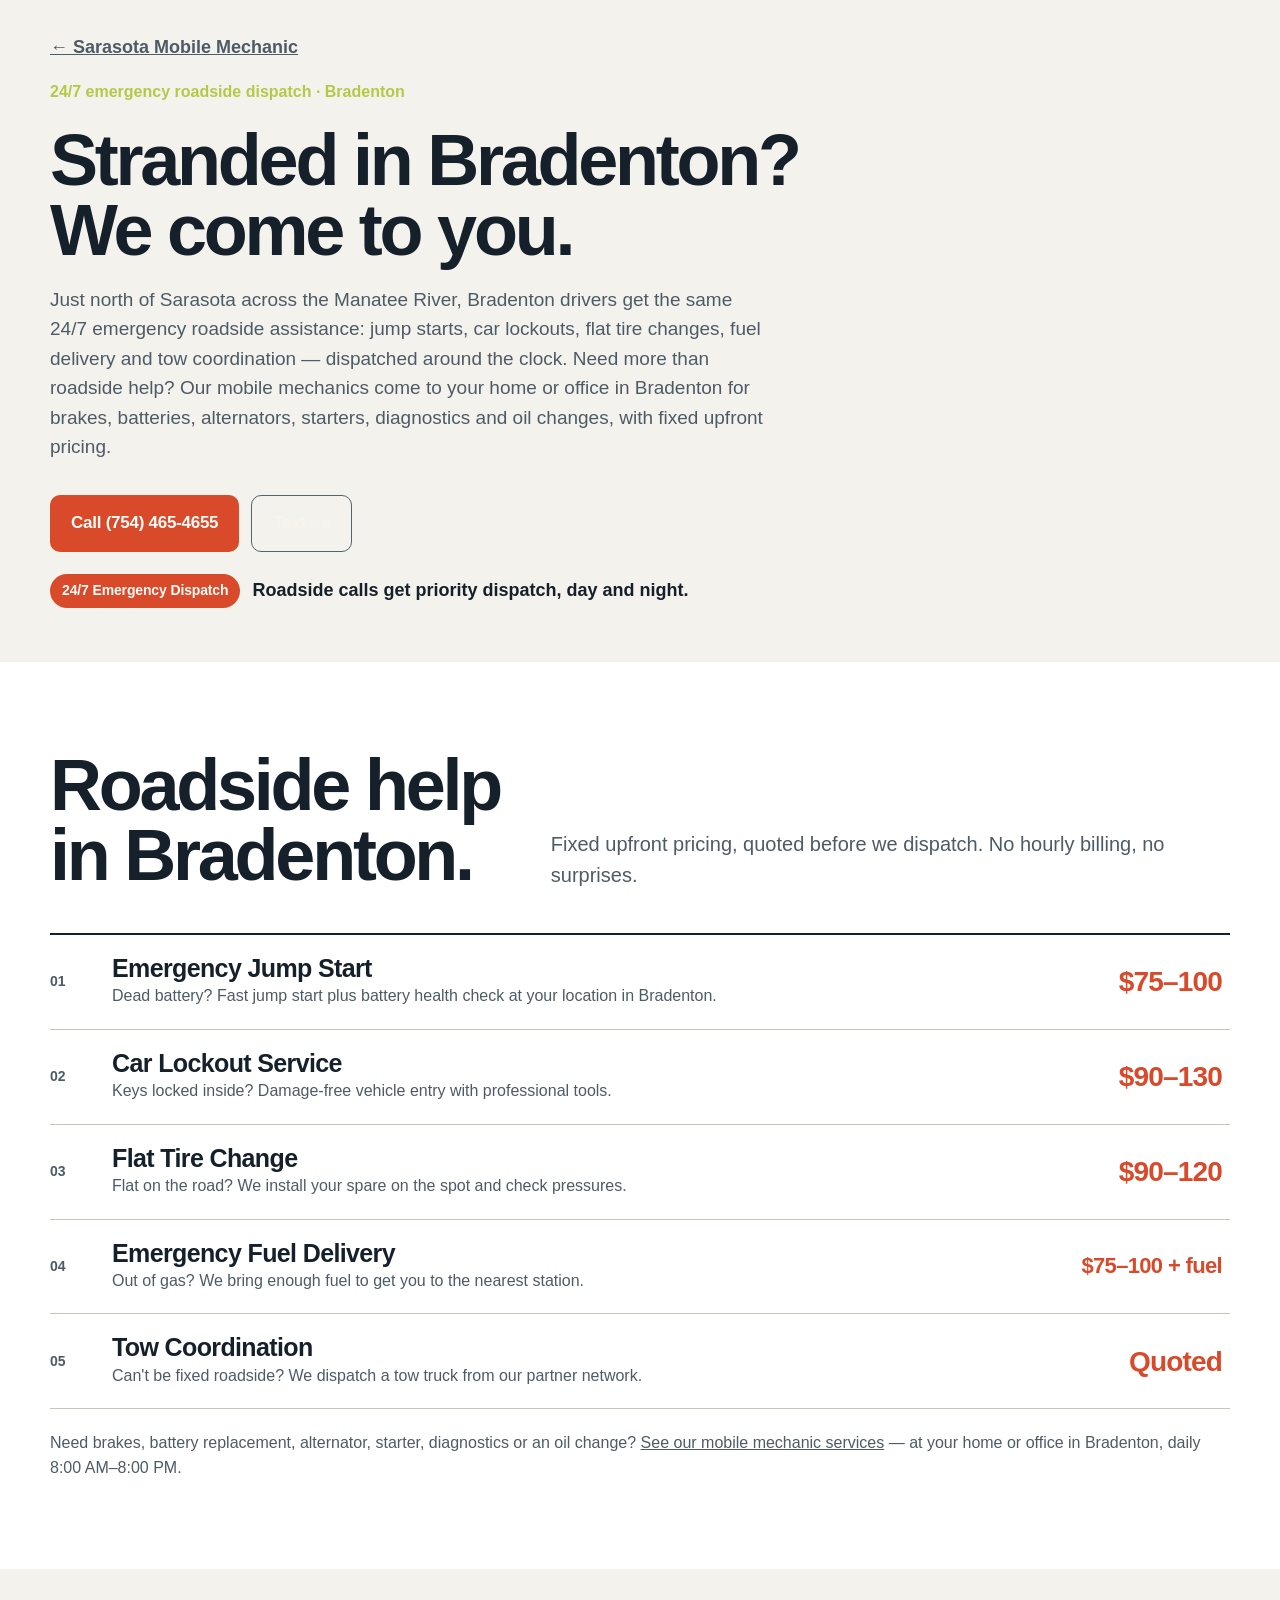
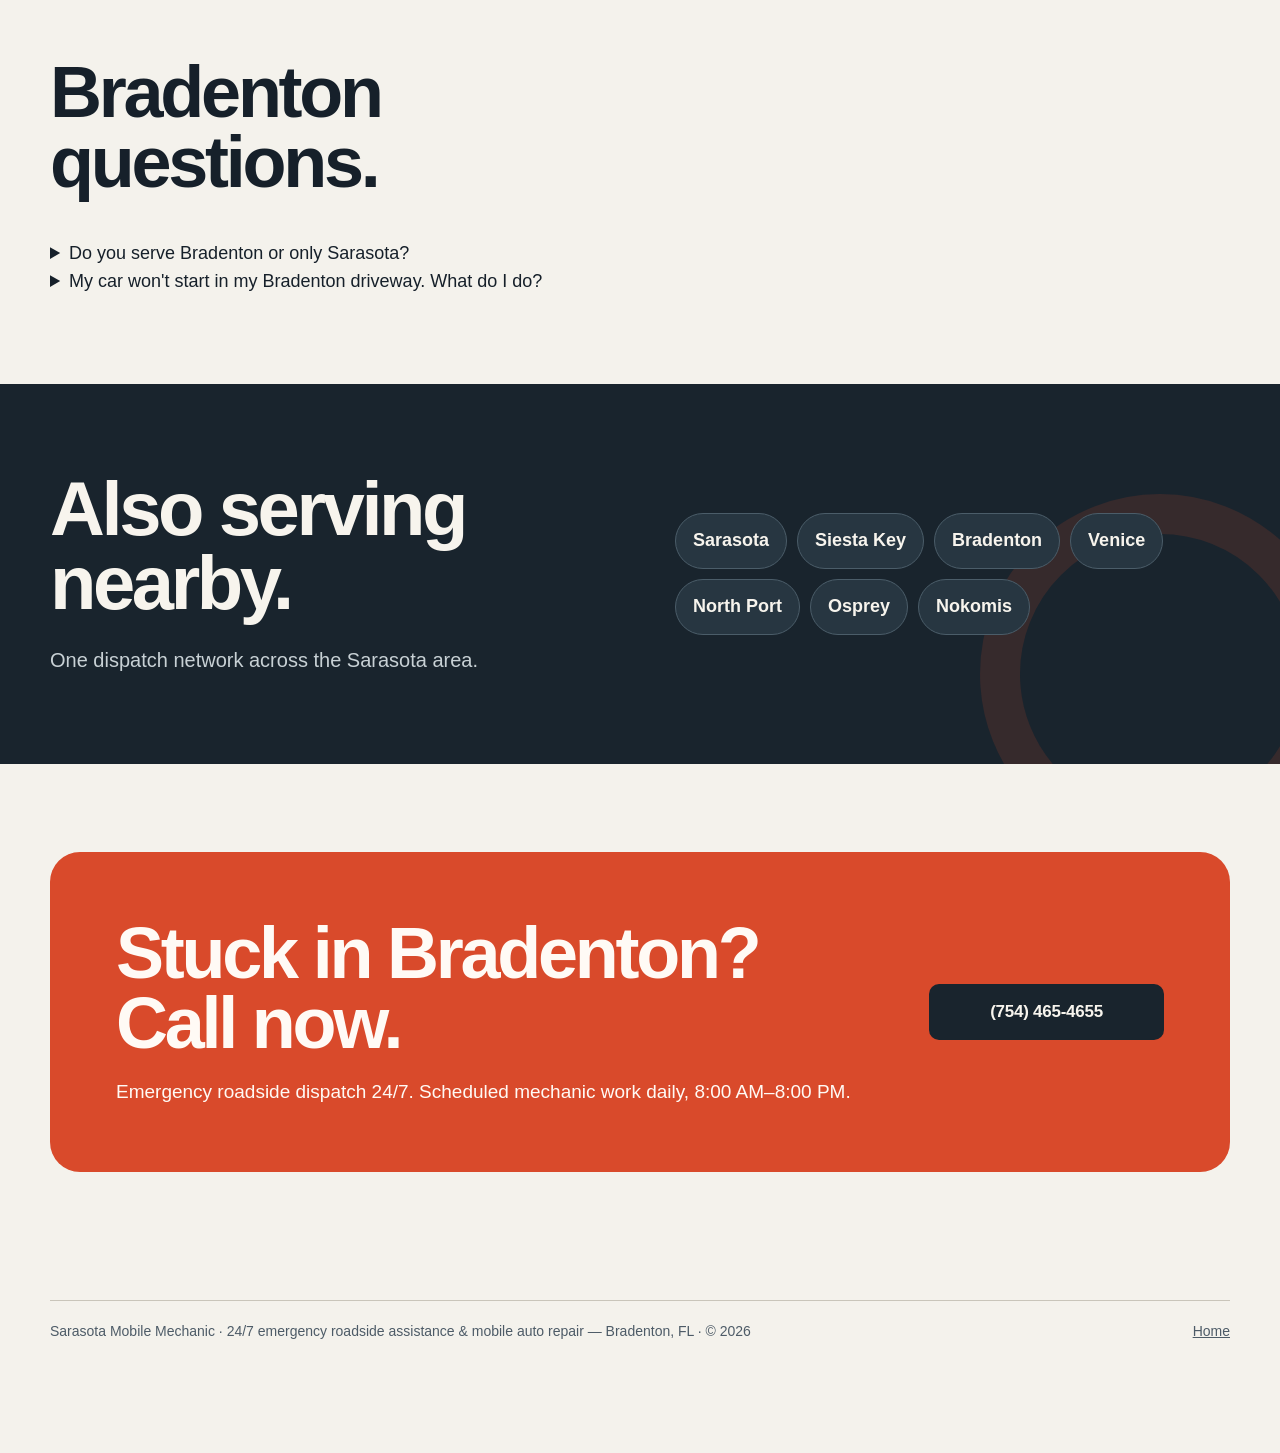
==== bradenton.html @ 23a83cd9 "Local SEO: 6 city pages, sitemap, robots, interlinked service areas" ====
<!doctype html>
<html lang="en">
<head>
  <meta charset="utf-8" />
  <meta name="viewport" content="width=device-width, initial-scale=1, viewport-fit=cover" />
  <meta name="description" content="Stranded in Bradenton, FL? 24/7 emergency roadside assistance: jump starts, car lockouts, flat tire changes, fuel delivery. Mobile mechanic repairs at your location. Call (754) 465-4655." />
  <link rel="canonical" href="https://misiksolutionsllc-ffm.github.io/sarasota-mobile-mechanic/bradenton.html" />
  <meta property="og:type" content="website" />
  <meta property="og:title" content="24/7 Emergency Roadside Assistance & Mobile Mechanic in Bradenton, FL" />
  <meta property="og:description" content="Jump starts, lockouts, flat tires, fuel delivery — dispatched 24/7 in Bradenton, FL. Call (754) 465-4655." />
  <title>24/7 Emergency Roadside Assistance & Mobile Mechanic in Bradenton, FL | Sarasota Mobile Mechanic</title>
  <style>
    :root { color-scheme: light dark; --ink:#16202a; --ink-soft:#4d5b67; --paper:#f4f2ec; --surface:#fff; --surface-2:#ebe8e0; --line:#c9c5ba; --accent:#d94a2b; --accent-dark:#a92f17; --accent-ink:#fffaf5; --lime:#b6c848; --deep:#19242d; --deep-2:#273641; --on-deep:#f7f4ed; --shadow:0 18px 50px rgba(23,31,38,.13); --radius-sm:10px; --radius-md:18px; --radius-lg:30px; --max:1180px; }
    @media (prefers-color-scheme:dark) { :root { --ink:#f2f0e9; --ink-soft:#bcc5cb; --paper:#11181d; --surface:#1b252c; --surface-2:#242f36; --line:#3f4c54; --accent:#ff6847; --accent-dark:#ff8064; --accent-ink:#17110e; --deep:#080d10; --deep-2:#111a20; --on-deep:#f5f2eb; --lime:#c5d75a; --shadow:0 20px 60px rgba(0,0,0,.32); } }
    * { box-sizing:border-box; }
    html { scroll-behavior:smooth; }
    body { margin:0; background:var(--paper); color:var(--ink); font-family:"Source Sans 3",sans-serif; font-size:18px; line-height:1.55; overflow-x:hidden; }
    a { color:inherit; } img { display:block; width:100%; } button,a { -webkit-tap-highlight-color:transparent; }
    .wrap { width:min(calc(100% - 40px),var(--max)); margin-inline:auto; }
    .hero { position:relative; padding:22px 0 72px; }
    .utility { display:flex; align-items:center; justify-content:space-between; gap:16px; margin-bottom:24px; }
    .availability { display:flex; align-items:center; gap:10px 18px; flex-wrap:wrap; }
    .status { display:flex; align-items:center; gap:10px; font-weight:700; font-size:15px; }
    .status-scheduled { color:var(--ink-soft); font-weight:600; }
    .status-dot { width:11px; height:11px; border-radius:50%; background:var(--lime); box-shadow:0 0 0 5px color-mix(in srgb,var(--lime) 18%,transparent); }
    .utility-phone { text-decoration:none; font-family:"Archivo",sans-serif; font-weight:700; letter-spacing:-.02em; padding:10px 14px; border:1px solid var(--line); border-radius:99px; background:var(--surface); }
    .hero-grid { display:grid; grid-template-columns:1.08fr .92fr; min-height:620px; }
    .hero-copy { position:relative; z-index:2; display:flex; flex-direction:column; justify-content:center; padding:58px clamp(32px,6vw,84px) 58px clamp(28px,5vw,68px); background:var(--deep); color:var(--on-deep); border-radius:var(--radius-lg) 0 0 var(--radius-lg); }
    .eyebrow { margin:0 0 20px; color:var(--lime); font-size:16px; font-weight:700; }
    h1,h2,h3 { font-family:"Archivo",sans-serif; font-stretch:condensed; letter-spacing:-.045em; line-height:.98; margin:0; }
    h1 { font-size:clamp(52px,7vw,94px); max-width:760px; }
    .lede { max-width:570px; margin:25px 0 0; color:#dce3e6; font-size:clamp(19px,2vw,24px); line-height:1.42; }
    .hero-actions { display:flex; gap:12px; margin-top:34px; flex-wrap:wrap; }
    .btn { min-height:56px; display:inline-flex; align-items:center; justify-content:center; gap:10px; padding:14px 21px; border:0; border-radius:var(--radius-sm); text-decoration:none; font-family:"Archivo",sans-serif; font-size:17px; font-weight:750; letter-spacing:-.015em; transition:background-color .2s ease,color .2s ease,transform .2s ease; }
    .btn:active { transform:translateY(1px); } .btn-primary { background:var(--accent); color:var(--accent-ink); } .btn-primary:hover { background:var(--accent-dark); }
    .btn-secondary { background:transparent; color:var(--on-deep); border:1px solid #53636e; } .btn-secondary:hover { background:var(--deep-2); }
    .hero-photo { min-width:0; overflow:hidden; border-radius:0 var(--radius-lg) var(--radius-lg) 0; background:var(--deep-2); }
    .hero-photo img { height:100%; object-fit:cover; object-position:56% center; }
    .trust-strip { position:relative; z-index:3; width:min(calc(100% - 80px),980px); margin:-36px auto 0; display:grid; grid-template-columns:repeat(4,1fr); background:var(--surface); box-shadow:var(--shadow); border-radius:var(--radius-md); overflow:hidden; }
    .trust-item { padding:22px; display:flex; gap:12px; align-items:center; font-weight:700; font-size:16px; line-height:1.25; }
    .trust-item + .trust-item { border-left:1px solid var(--line); } .check { color:var(--accent); width:22px; height:22px; flex:none; }
    section { padding:88px 0; }
    .section-head { display:grid; grid-template-columns:.8fr 1.2fr; gap:48px; align-items:end; margin-bottom:42px; }
    .section-head h2 { font-size:clamp(42px,6vw,72px); }
    .section-intro { margin:0; max-width:620px; color:var(--ink-soft); font-size:20px; }
    .roadside { padding-top:78px; }
    .roadside .section-head { align-items:start; }
    .priority-note { display:flex; align-items:center; gap:12px; flex-wrap:wrap; margin:22px 0 0; color:var(--ink); }
    .dispatch-badge { display:inline-flex; align-items:center; min-height:34px; padding:6px 12px; border-radius:99px; background:var(--accent); color:var(--accent-ink); font-family:"Archivo",sans-serif; font-size:14px; font-weight:800; letter-spacing:-.01em; }
    .priority-note-text { font-weight:650; }
    .services { background:var(--surface); } .service-list { border-top:2px solid var(--ink); }
    .service-row { display:grid; grid-template-columns:44px minmax(0,1fr) auto; gap:18px; align-items:center; padding:21px 8px 21px 0; border-bottom:1px solid var(--line); }
    .service-index { color:var(--ink-soft); font-size:14px; font-weight:700; font-family:"Archivo",sans-serif; }
    .service-name { margin:0; font-family:"Archivo",sans-serif; font-size:clamp(18px,2.3vw,25px); font-weight:700; letter-spacing:-.025em; }
    .service-name small { font-size:inherit; font-weight:500; color:var(--ink-soft); }
    .service-description { margin:5px 0 0; max-width:640px; color:var(--ink-soft); font-size:16px; line-height:1.4; }
    .service-price { white-space:nowrap; font-family:"Archivo",sans-serif; font-weight:800; color:var(--accent); font-size:clamp(19px,2.4vw,28px); letter-spacing:-.03em; }
    .service-price.long { font-size:clamp(17px,2vw,22px); }
    .quote-note { margin:22px 0 0; color:var(--ink-soft); font-size:16px; }
    .process-grid { display:grid; grid-template-columns:repeat(4,1fr); gap:0; }
    .step { padding:30px 28px 26px; min-height:220px; background:var(--deep); color:var(--on-deep); position:relative; }
    .step:nth-child(2),.step:nth-child(4) { background:var(--deep-2); } .step:first-child { border-radius:var(--radius-md) 0 0 var(--radius-md); } .step:last-child { border-radius:0 var(--radius-md) var(--radius-md) 0; }
    .step-num { font-family:"Archivo",sans-serif; font-size:14px; color:var(--lime); font-weight:700; } .step h3 { font-size:27px; line-height:1.08; margin-top:55px; letter-spacing:-.03em; }
    .coverage { background:var(--deep); color:var(--on-deep); overflow:hidden; position:relative; }
    .coverage::after { content:""; position:absolute; right:-60px; bottom:-90px; width:280px; height:280px; border:40px solid var(--accent); border-radius:50%; opacity:.15; }
    .coverage-grid { display:grid; grid-template-columns:1fr 1fr; gap:70px; position:relative; z-index:1; } .coverage h2 { font-size:clamp(44px,6vw,76px); }
    .coverage p { color:#c8d1d5; font-size:20px; max-width:490px; margin:24px 0 0; }
    .area-list { display:flex; flex-wrap:wrap; gap:10px; align-content:center; } .area { padding:13px 17px; border:1px solid #4b5d69; border-radius:99px; font-weight:700; background:var(--deep-2); }
    .contact { padding-bottom:128px; } .contact-card { display:grid; grid-template-columns:1fr auto; gap:40px; align-items:center; background:var(--accent); color:var(--accent-ink); padding:clamp(32px,6vw,66px); border-radius:var(--radius-lg); }
    .contact-card h2 { font-size:clamp(42px,6vw,72px); max-width:720px; } .contact-card p { margin:18px 0 0; font-size:19px; }
    .contact-card .btn { min-width:235px; background:var(--deep); color:var(--on-deep); }
    footer { padding:0 0 110px; color:var(--ink-soft); font-size:14px; } .footer-row { display:flex; justify-content:space-between; gap:20px; border-top:1px solid var(--line); padding-top:20px; } .footer-row a { color:inherit; }
    .mobile-bar { display:none; } svg { stroke-linecap:round; stroke-linejoin:round; }
    @media (max-width:860px) {
      .hero { padding-top:14px; } .hero-grid { grid-template-columns:1fr; min-height:auto; } .hero-copy { border-radius:var(--radius-lg) var(--radius-lg) 0 0; padding:48px 28px 44px; }
      .hero-photo { border-radius:0 0 var(--radius-lg) var(--radius-lg); height:360px; } .trust-strip { width:min(calc(100% - 56px),620px); grid-template-columns:1fr 1fr; }
      .trust-item:nth-child(3) { border-left:0; border-top:1px solid var(--line); } .trust-item:nth-child(4) { border-top:1px solid var(--line); }
      .section-head { grid-template-columns:1fr; gap:18px; } .process-grid { grid-template-columns:1fr 1fr; gap:2px; }
      .step:first-child { border-radius:var(--radius-md) 0 0 0; } .step:nth-child(2) { border-radius:0 var(--radius-md) 0 0; } .step:nth-child(3) { border-radius:0 0 0 var(--radius-md); } .step:last-child { border-radius:0 0 var(--radius-md) 0; }
      .coverage-grid { grid-template-columns:1fr; gap:40px; } .contact-card { grid-template-columns:1fr; } .contact-card .btn { justify-self:start; }
    }
    @media (max-width:560px) {
      body { font-size:17px; padding-bottom:82px; } .wrap { width:min(calc(100% - 24px),var(--max)); } .utility-phone { display:none; } .utility { margin-bottom:14px; }
      .hero-copy { padding:40px 22px 34px; border-radius:22px 22px 0 0; } h1 { font-size:clamp(48px,15vw,70px); } .lede { font-size:19px; }
      .hero-actions { flex-direction:column; } .hero-actions .btn { width:100%; } .hero-photo { height:280px; border-radius:0 0 22px 22px; }
      .trust-strip { width:calc(100% - 36px); margin-top:-24px; grid-template-columns:1fr; } .trust-item { padding:17px 18px; }
      .trust-item + .trust-item { border-left:0; border-top:1px solid var(--line); } section { padding:66px 0; } .section-head { margin-bottom:28px; } .section-intro { font-size:18px; }
      .service-row { grid-template-columns:30px minmax(0,1fr); gap:9px 12px; padding:18px 0; } .service-name { font-size:20px; line-height:1.15; } .service-price { grid-column:2; font-size:22px; }
      .process-grid { grid-template-columns:1fr; gap:2px; } .step { min-height:auto; padding:23px 22px 25px; display:grid; grid-template-columns:34px 1fr; align-items:center; } .step h3 { margin:0; font-size:24px; }
      .step:first-child { border-radius:var(--radius-md) var(--radius-md) 0 0; } .step:nth-child(2),.step:nth-child(3) { border-radius:0; } .step:last-child { border-radius:0 0 var(--radius-md) var(--radius-md); }
      .coverage { padding-bottom:78px; } .area-list { gap:8px; } .area { padding:10px 13px; font-size:15px; } .contact { padding-bottom:74px; }
      .contact-card { padding:33px 24px; border-radius:22px; } .contact-card .btn { width:100%; } footer { padding-bottom:16px; } .footer-row { flex-direction:column; }
      .mobile-bar { display:grid; grid-template-columns:1fr .62fr; gap:8px; position:fixed; left:0; right:0; bottom:0; z-index:50; padding:10px 12px calc(10px + env(safe-area-inset-bottom)); background:color-mix(in srgb,var(--paper) 94%,transparent); border-top:1px solid var(--line); }
      .mobile-bar .btn { min-height:54px; padding:10px 14px; } .mobile-bar .text-btn { background:var(--deep); color:var(--on-deep); }
    }
    @media (prefers-reduced-motion:reduce) { html { scroll-behavior:auto; } .btn { transition:none; } }
  
      .page-hero { padding:34px 0 54px; }
      .page-hero h1 { font-size:clamp(40px,6vw,72px); }
      .city-body p { font-size:19px; color:var(--ink-soft); max-width:720px; }
      .area[href] { color:inherit; text-decoration:none; }
      .area[href]:hover { border-color:var(--accent); }
      .back { display:inline-block; margin-bottom:18px; color:var(--ink-soft); font-weight:600; }
  </style>
  <script type="application/ld+json">
  {
  "@context": "https://schema.org",
  "@type": "AutoRepair",
  "name": "Sarasota Mobile Mechanic",
  "description": "24/7 emergency roadside assistance and mobile auto repair serving Bradenton, FL.",
  "telephone": "+1-754-465-4655",
  "url": "https://misiksolutionsllc-ffm.github.io/sarasota-mobile-mechanic/bradenton.html",
  "priceRange": "$$",
  "address": {
    "@type": "PostalAddress",
    "addressLocality": "Sarasota",
    "addressRegion": "FL",
    "addressCountry": "US"
  },
  "areaServed": {
    "@type": "City",
    "name": "Bradenton"
  },
  "openingHoursSpecification": {
    "@type": "OpeningHoursSpecification",
    "dayOfWeek": [
      "Monday",
      "Tuesday",
      "Wednesday",
      "Thursday",
      "Friday",
      "Saturday",
      "Sunday"
    ],
    "opens": "00:00",
    "closes": "23:59"
  }
}
  </script>
</head>
<body>
  <main>
    <section class="page-hero" aria-labelledby="city-title">
      <div class="wrap">
        <a class="back" href="index.html">&larr; Sarasota Mobile Mechanic</a>
        <p class="eyebrow">24/7 emergency roadside dispatch · Bradenton</p>
        <h1 id="city-title">Stranded in Bradenton?<br>We come to you.</h1>
        <div class="city-body"><p>Just north of Sarasota across the Manatee River, Bradenton drivers get the same 24/7 emergency roadside assistance: jump starts, car lockouts, flat tire changes, fuel delivery and tow coordination — dispatched around the clock. Need more than roadside help? Our mobile mechanics come to your home or office in Bradenton for brakes, batteries, alternators, starters, diagnostics and oil changes, with fixed upfront pricing.</p></div>
        <div class="hero-actions">
          <a class="btn btn-primary" href="tel:+17544654655">Call (754) 465-4655</a>
          <a class="btn btn-secondary" href="sms:+17544654655">Text us</a>
        </div>
        <p class="priority-note"><span class="dispatch-badge">24/7 Emergency Dispatch</span>
        <span class="priority-note-text">Roadside calls get priority dispatch, day and night.</span></p>
      </div>
    </section>
    <section class="services" aria-labelledby="rs-title">
      <div class="wrap">
        <div class="section-head"><h2 id="rs-title">Roadside help<br>in Bradenton.</h2>
        <p class="section-intro">Fixed upfront pricing, quoted before we dispatch. No hourly billing, no surprises.</p></div>
        <div class="service-list">
          <div class="service-row"><span class="service-index">01</span><div><h3 class="service-name">Emergency Jump Start</h3><p class="service-description">Dead battery? Fast jump start plus battery health check at your location in Bradenton.</p></div><span class="service-price">$75–100</span></div>
          <div class="service-row"><span class="service-index">02</span><div><h3 class="service-name">Car Lockout Service</h3><p class="service-description">Keys locked inside? Damage-free vehicle entry with professional tools.</p></div><span class="service-price">$90–130</span></div>
          <div class="service-row"><span class="service-index">03</span><div><h3 class="service-name">Flat Tire Change</h3><p class="service-description">Flat on the road? We install your spare on the spot and check pressures.</p></div><span class="service-price">$90–120</span></div>
          <div class="service-row"><span class="service-index">04</span><div><h3 class="service-name">Emergency Fuel Delivery</h3><p class="service-description">Out of gas? We bring enough fuel to get you to the nearest station.</p></div><span class="service-price long">$75–100 + fuel</span></div>
          <div class="service-row"><span class="service-index">05</span><div><h3 class="service-name">Tow Coordination</h3><p class="service-description">Can't be fixed roadside? We dispatch a tow truck from our partner network.</p></div><span class="service-price">Quoted</span></div>
        </div>
        <p class="quote-note">Need brakes, battery replacement, alternator, starter, diagnostics or an oil change? <a href="index.html">See our mobile mechanic services</a> — at your home or office in Bradenton, daily 8:00 AM–8:00 PM.</p>
      </div>
    </section>
    <section aria-labelledby="faq-title">
      <div class="wrap">
        <div class="section-head"><h2 id="faq-title">Bradenton<br>questions.</h2></div>
        <div class="faq-list">
        <details class="faq-item"><summary>Do you serve Bradenton or only Sarasota?</summary><p>We fully serve Bradenton — emergency roadside 24/7 and scheduled mobile mechanic work daily 8:00 AM–8:00 PM.</p></details>
        <details class="faq-item"><summary>My car won't start in my Bradenton driveway. What do I do?</summary><p>Call or text us. We'll triage by phone, quote a fixed price, and dispatch a mechanic or roadside tech to you.</p></details>
        </div>
      </div>
    </section>
    <section class="coverage" aria-labelledby="cov-title">
      <div class="wrap coverage-grid">
        <div><h2 id="cov-title">Also serving<br>nearby.</h2><p>One dispatch network across the Sarasota area.</p></div>
        <div class="area-list"><a class="area" href="index.html">Sarasota</a> <a class="area" href="siesta-key.html">Siesta Key</a> <span class="area">Bradenton</span> <a class="area" href="venice.html">Venice</a> <a class="area" href="north-port.html">North Port</a> <a class="area" href="osprey.html">Osprey</a> <a class="area" href="nokomis.html">Nokomis</a></div>
      </div>
    </section>
    <section class="contact" aria-labelledby="ct-title">
      <div class="wrap"><div class="contact-card">
        <div><h2 id="ct-title">Stuck in Bradenton? Call now.</h2><p>Emergency roadside dispatch 24/7. Scheduled mechanic work daily, 8:00 AM–8:00 PM.</p></div>
        <a class="btn" href="tel:+17544654655">(754) 465-4655</a>
      </div></div>
    </section>
  </main>
  <footer><div class="wrap footer-row"><span>Sarasota Mobile Mechanic · 24/7 emergency roadside assistance &amp; mobile auto repair — Bradenton, FL · © 2026</span><a href="index.html">Home</a></div></footer>
  <div class="mobile-bar"><a class="btn btn-primary" href="tel:+17544654655">Call now</a><a class="btn text-btn" href="sms:+17544654655">Text us</a></div>
</body>
</html>
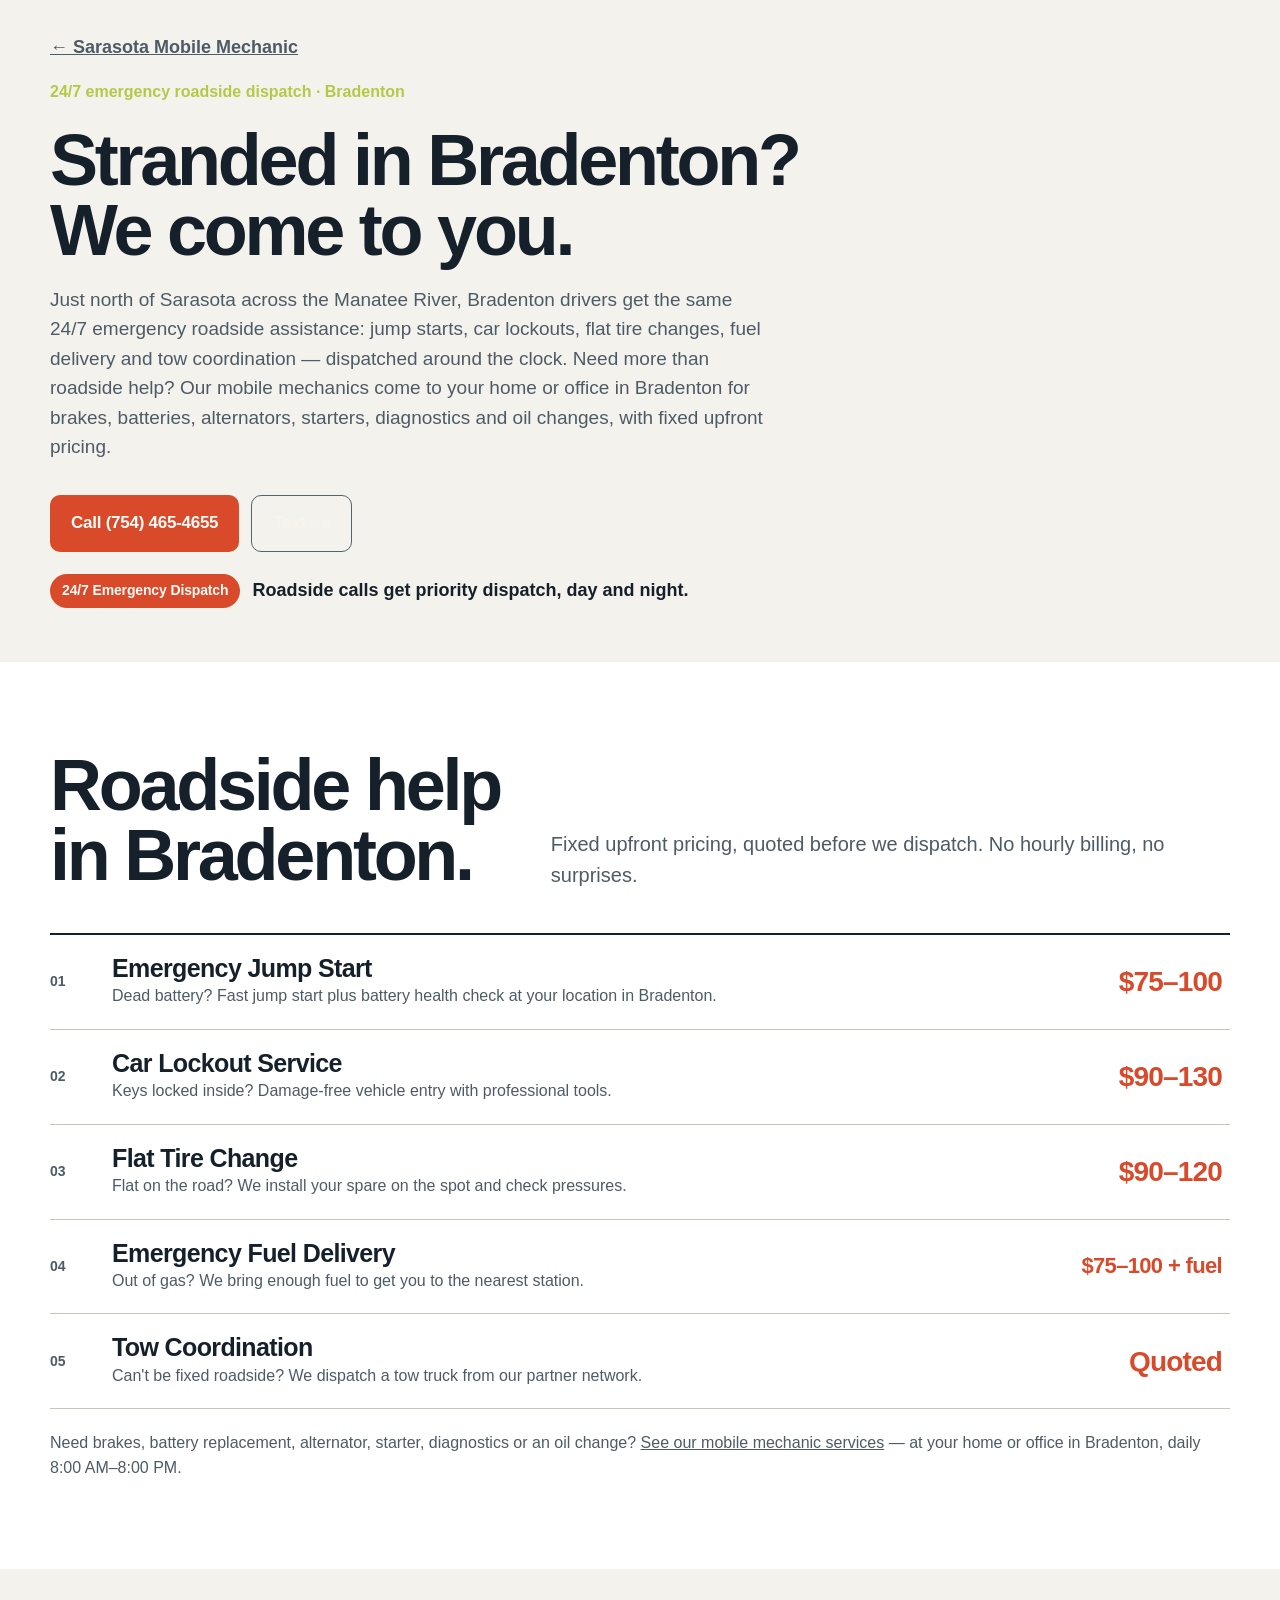
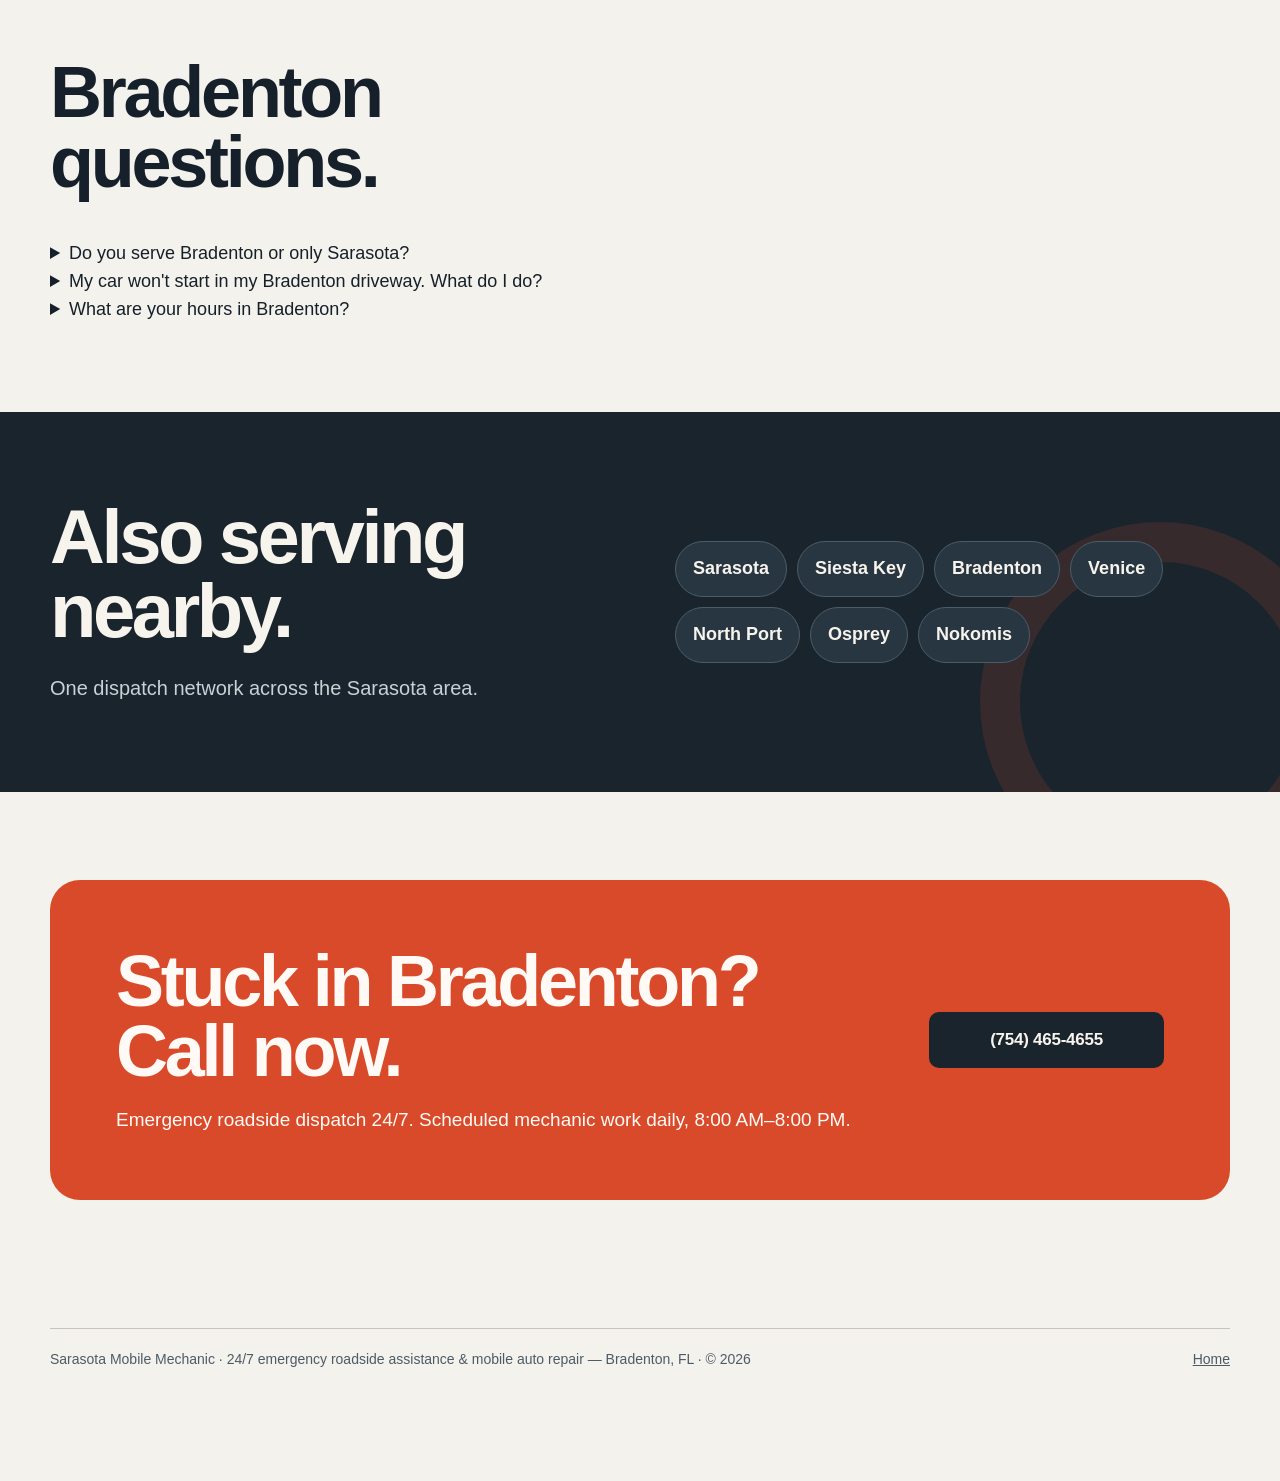
==== commit b477e413: "Quotability fixes: schema hours 08:00-20:00 (was 00:00-23:59), FAQ hours Q&A on index, FAQPage schem" ====
--- a/bradenton.html
+++ b/bradenton.html
@@ -4,104 +4,12 @@
   <meta charset="utf-8" />
   <meta name="viewport" content="width=device-width, initial-scale=1, viewport-fit=cover" />
   <meta name="description" content="Stranded in Bradenton, FL? 24/7 emergency roadside assistance: jump starts, car lockouts, flat tire changes, fuel delivery. Mobile mechanic repairs at your location. Call (754) 465-4655." />
-  <link rel="canonical" href="https://misiksolutionsllc-ffm.github.io/sarasota-mobile-mechanic/bradenton.html" />
+  <link rel="canonical" href="https://sarasotamobilemechanic.net/bradenton.html" />
   <meta property="og:type" content="website" />
   <meta property="og:title" content="24/7 Emergency Roadside Assistance & Mobile Mechanic in Bradenton, FL" />
   <meta property="og:description" content="Jump starts, lockouts, flat tires, fuel delivery — dispatched 24/7 in Bradenton, FL. Call (754) 465-4655." />
   <title>24/7 Emergency Roadside Assistance & Mobile Mechanic in Bradenton, FL | Sarasota Mobile Mechanic</title>
-  <style>
-    :root { color-scheme: light dark; --ink:#16202a; --ink-soft:#4d5b67; --paper:#f4f2ec; --surface:#fff; --surface-2:#ebe8e0; --line:#c9c5ba; --accent:#d94a2b; --accent-dark:#a92f17; --accent-ink:#fffaf5; --lime:#b6c848; --deep:#19242d; --deep-2:#273641; --on-deep:#f7f4ed; --shadow:0 18px 50px rgba(23,31,38,.13); --radius-sm:10px; --radius-md:18px; --radius-lg:30px; --max:1180px; }
-    @media (prefers-color-scheme:dark) { :root { --ink:#f2f0e9; --ink-soft:#bcc5cb; --paper:#11181d; --surface:#1b252c; --surface-2:#242f36; --line:#3f4c54; --accent:#ff6847; --accent-dark:#ff8064; --accent-ink:#17110e; --deep:#080d10; --deep-2:#111a20; --on-deep:#f5f2eb; --lime:#c5d75a; --shadow:0 20px 60px rgba(0,0,0,.32); } }
-    * { box-sizing:border-box; }
-    html { scroll-behavior:smooth; }
-    body { margin:0; background:var(--paper); color:var(--ink); font-family:"Source Sans 3",sans-serif; font-size:18px; line-height:1.55; overflow-x:hidden; }
-    a { color:inherit; } img { display:block; width:100%; } button,a { -webkit-tap-highlight-color:transparent; }
-    .wrap { width:min(calc(100% - 40px),var(--max)); margin-inline:auto; }
-    .hero { position:relative; padding:22px 0 72px; }
-    .utility { display:flex; align-items:center; justify-content:space-between; gap:16px; margin-bottom:24px; }
-    .availability { display:flex; align-items:center; gap:10px 18px; flex-wrap:wrap; }
-    .status { display:flex; align-items:center; gap:10px; font-weight:700; font-size:15px; }
-    .status-scheduled { color:var(--ink-soft); font-weight:600; }
-    .status-dot { width:11px; height:11px; border-radius:50%; background:var(--lime); box-shadow:0 0 0 5px color-mix(in srgb,var(--lime) 18%,transparent); }
-    .utility-phone { text-decoration:none; font-family:"Archivo",sans-serif; font-weight:700; letter-spacing:-.02em; padding:10px 14px; border:1px solid var(--line); border-radius:99px; background:var(--surface); }
-    .hero-grid { display:grid; grid-template-columns:1.08fr .92fr; min-height:620px; }
-    .hero-copy { position:relative; z-index:2; display:flex; flex-direction:column; justify-content:center; padding:58px clamp(32px,6vw,84px) 58px clamp(28px,5vw,68px); background:var(--deep); color:var(--on-deep); border-radius:var(--radius-lg) 0 0 var(--radius-lg); }
-    .eyebrow { margin:0 0 20px; color:var(--lime); font-size:16px; font-weight:700; }
-    h1,h2,h3 { font-family:"Archivo",sans-serif; font-stretch:condensed; letter-spacing:-.045em; line-height:.98; margin:0; }
-    h1 { font-size:clamp(52px,7vw,94px); max-width:760px; }
-    .lede { max-width:570px; margin:25px 0 0; color:#dce3e6; font-size:clamp(19px,2vw,24px); line-height:1.42; }
-    .hero-actions { display:flex; gap:12px; margin-top:34px; flex-wrap:wrap; }
-    .btn { min-height:56px; display:inline-flex; align-items:center; justify-content:center; gap:10px; padding:14px 21px; border:0; border-radius:var(--radius-sm); text-decoration:none; font-family:"Archivo",sans-serif; font-size:17px; font-weight:750; letter-spacing:-.015em; transition:background-color .2s ease,color .2s ease,transform .2s ease; }
-    .btn:active { transform:translateY(1px); } .btn-primary { background:var(--accent); color:var(--accent-ink); } .btn-primary:hover { background:var(--accent-dark); }
-    .btn-secondary { background:transparent; color:var(--on-deep); border:1px solid #53636e; } .btn-secondary:hover { background:var(--deep-2); }
-    .hero-photo { min-width:0; overflow:hidden; border-radius:0 var(--radius-lg) var(--radius-lg) 0; background:var(--deep-2); }
-    .hero-photo img { height:100%; object-fit:cover; object-position:56% center; }
-    .trust-strip { position:relative; z-index:3; width:min(calc(100% - 80px),980px); margin:-36px auto 0; display:grid; grid-template-columns:repeat(4,1fr); background:var(--surface); box-shadow:var(--shadow); border-radius:var(--radius-md); overflow:hidden; }
-    .trust-item { padding:22px; display:flex; gap:12px; align-items:center; font-weight:700; font-size:16px; line-height:1.25; }
-    .trust-item + .trust-item { border-left:1px solid var(--line); } .check { color:var(--accent); width:22px; height:22px; flex:none; }
-    section { padding:88px 0; }
-    .section-head { display:grid; grid-template-columns:.8fr 1.2fr; gap:48px; align-items:end; margin-bottom:42px; }
-    .section-head h2 { font-size:clamp(42px,6vw,72px); }
-    .section-intro { margin:0; max-width:620px; color:var(--ink-soft); font-size:20px; }
-    .roadside { padding-top:78px; }
-    .roadside .section-head { align-items:start; }
-    .priority-note { display:flex; align-items:center; gap:12px; flex-wrap:wrap; margin:22px 0 0; color:var(--ink); }
-    .dispatch-badge { display:inline-flex; align-items:center; min-height:34px; padding:6px 12px; border-radius:99px; background:var(--accent); color:var(--accent-ink); font-family:"Archivo",sans-serif; font-size:14px; font-weight:800; letter-spacing:-.01em; }
-    .priority-note-text { font-weight:650; }
-    .services { background:var(--surface); } .service-list { border-top:2px solid var(--ink); }
-    .service-row { display:grid; grid-template-columns:44px minmax(0,1fr) auto; gap:18px; align-items:center; padding:21px 8px 21px 0; border-bottom:1px solid var(--line); }
-    .service-index { color:var(--ink-soft); font-size:14px; font-weight:700; font-family:"Archivo",sans-serif; }
-    .service-name { margin:0; font-family:"Archivo",sans-serif; font-size:clamp(18px,2.3vw,25px); font-weight:700; letter-spacing:-.025em; }
-    .service-name small { font-size:inherit; font-weight:500; color:var(--ink-soft); }
-    .service-description { margin:5px 0 0; max-width:640px; color:var(--ink-soft); font-size:16px; line-height:1.4; }
-    .service-price { white-space:nowrap; font-family:"Archivo",sans-serif; font-weight:800; color:var(--accent); font-size:clamp(19px,2.4vw,28px); letter-spacing:-.03em; }
-    .service-price.long { font-size:clamp(17px,2vw,22px); }
-    .quote-note { margin:22px 0 0; color:var(--ink-soft); font-size:16px; }
-    .process-grid { display:grid; grid-template-columns:repeat(4,1fr); gap:0; }
-    .step { padding:30px 28px 26px; min-height:220px; background:var(--deep); color:var(--on-deep); position:relative; }
-    .step:nth-child(2),.step:nth-child(4) { background:var(--deep-2); } .step:first-child { border-radius:var(--radius-md) 0 0 var(--radius-md); } .step:last-child { border-radius:0 var(--radius-md) var(--radius-md) 0; }
-    .step-num { font-family:"Archivo",sans-serif; font-size:14px; color:var(--lime); font-weight:700; } .step h3 { font-size:27px; line-height:1.08; margin-top:55px; letter-spacing:-.03em; }
-    .coverage { background:var(--deep); color:var(--on-deep); overflow:hidden; position:relative; }
-    .coverage::after { content:""; position:absolute; right:-60px; bottom:-90px; width:280px; height:280px; border:40px solid var(--accent); border-radius:50%; opacity:.15; }
-    .coverage-grid { display:grid; grid-template-columns:1fr 1fr; gap:70px; position:relative; z-index:1; } .coverage h2 { font-size:clamp(44px,6vw,76px); }
-    .coverage p { color:#c8d1d5; font-size:20px; max-width:490px; margin:24px 0 0; }
-    .area-list { display:flex; flex-wrap:wrap; gap:10px; align-content:center; } .area { padding:13px 17px; border:1px solid #4b5d69; border-radius:99px; font-weight:700; background:var(--deep-2); }
-    .contact { padding-bottom:128px; } .contact-card { display:grid; grid-template-columns:1fr auto; gap:40px; align-items:center; background:var(--accent); color:var(--accent-ink); padding:clamp(32px,6vw,66px); border-radius:var(--radius-lg); }
-    .contact-card h2 { font-size:clamp(42px,6vw,72px); max-width:720px; } .contact-card p { margin:18px 0 0; font-size:19px; }
-    .contact-card .btn { min-width:235px; background:var(--deep); color:var(--on-deep); }
-    footer { padding:0 0 110px; color:var(--ink-soft); font-size:14px; } .footer-row { display:flex; justify-content:space-between; gap:20px; border-top:1px solid var(--line); padding-top:20px; } .footer-row a { color:inherit; }
-    .mobile-bar { display:none; } svg { stroke-linecap:round; stroke-linejoin:round; }
-    @media (max-width:860px) {
-      .hero { padding-top:14px; } .hero-grid { grid-template-columns:1fr; min-height:auto; } .hero-copy { border-radius:var(--radius-lg) var(--radius-lg) 0 0; padding:48px 28px 44px; }
-      .hero-photo { border-radius:0 0 var(--radius-lg) var(--radius-lg); height:360px; } .trust-strip { width:min(calc(100% - 56px),620px); grid-template-columns:1fr 1fr; }
-      .trust-item:nth-child(3) { border-left:0; border-top:1px solid var(--line); } .trust-item:nth-child(4) { border-top:1px solid var(--line); }
-      .section-head { grid-template-columns:1fr; gap:18px; } .process-grid { grid-template-columns:1fr 1fr; gap:2px; }
-      .step:first-child { border-radius:var(--radius-md) 0 0 0; } .step:nth-child(2) { border-radius:0 var(--radius-md) 0 0; } .step:nth-child(3) { border-radius:0 0 0 var(--radius-md); } .step:last-child { border-radius:0 0 var(--radius-md) 0; }
-      .coverage-grid { grid-template-columns:1fr; gap:40px; } .contact-card { grid-template-columns:1fr; } .contact-card .btn { justify-self:start; }
-    }
-    @media (max-width:560px) {
-      body { font-size:17px; padding-bottom:82px; } .wrap { width:min(calc(100% - 24px),var(--max)); } .utility-phone { display:none; } .utility { margin-bottom:14px; }
-      .hero-copy { padding:40px 22px 34px; border-radius:22px 22px 0 0; } h1 { font-size:clamp(48px,15vw,70px); } .lede { font-size:19px; }
-      .hero-actions { flex-direction:column; } .hero-actions .btn { width:100%; } .hero-photo { height:280px; border-radius:0 0 22px 22px; }
-      .trust-strip { width:calc(100% - 36px); margin-top:-24px; grid-template-columns:1fr; } .trust-item { padding:17px 18px; }
-      .trust-item + .trust-item { border-left:0; border-top:1px solid var(--line); } section { padding:66px 0; } .section-head { margin-bottom:28px; } .section-intro { font-size:18px; }
-      .service-row { grid-template-columns:30px minmax(0,1fr); gap:9px 12px; padding:18px 0; } .service-name { font-size:20px; line-height:1.15; } .service-price { grid-column:2; font-size:22px; }
-      .process-grid { grid-template-columns:1fr; gap:2px; } .step { min-height:auto; padding:23px 22px 25px; display:grid; grid-template-columns:34px 1fr; align-items:center; } .step h3 { margin:0; font-size:24px; }
-      .step:first-child { border-radius:var(--radius-md) var(--radius-md) 0 0; } .step:nth-child(2),.step:nth-child(3) { border-radius:0; } .step:last-child { border-radius:0 0 var(--radius-md) var(--radius-md); }
-      .coverage { padding-bottom:78px; } .area-list { gap:8px; } .area { padding:10px 13px; font-size:15px; } .contact { padding-bottom:74px; }
-      .contact-card { padding:33px 24px; border-radius:22px; } .contact-card .btn { width:100%; } footer { padding-bottom:16px; } .footer-row { flex-direction:column; }
-      .mobile-bar { display:grid; grid-template-columns:1fr .62fr; gap:8px; position:fixed; left:0; right:0; bottom:0; z-index:50; padding:10px 12px calc(10px + env(safe-area-inset-bottom)); background:color-mix(in srgb,var(--paper) 94%,transparent); border-top:1px solid var(--line); }
-      .mobile-bar .btn { min-height:54px; padding:10px 14px; } .mobile-bar .text-btn { background:var(--deep); color:var(--on-deep); }
-    }
-    @media (prefers-reduced-motion:reduce) { html { scroll-behavior:auto; } .btn { transition:none; } }
-  
-      .page-hero { padding:34px 0 54px; }
-      .page-hero h1 { font-size:clamp(40px,6vw,72px); }
-      .city-body p { font-size:19px; color:var(--ink-soft); max-width:720px; }
-      .area[href] { color:inherit; text-decoration:none; }
-      .area[href]:hover { border-color:var(--accent); }
-      .back { display:inline-block; margin-bottom:18px; color:var(--ink-soft); font-weight:600; }
-  </style>
+  <link rel="stylesheet" href="style.css" />
   <script type="application/ld+json">
   {
   "@context": "https://schema.org",
@@ -109,7 +17,7 @@
   "name": "Sarasota Mobile Mechanic",
   "description": "24/7 emergency roadside assistance and mobile auto repair serving Bradenton, FL.",
   "telephone": "+1-754-465-4655",
-  "url": "https://misiksolutionsllc-ffm.github.io/sarasota-mobile-mechanic/bradenton.html",
+  "url": "https://sarasotamobilemechanic.net/bradenton.html",
   "priceRange": "$$",
   "address": {
     "@type": "PostalAddress",
@@ -132,9 +40,41 @@
       "Saturday",
       "Sunday"
     ],
-    "opens": "00:00",
-    "closes": "23:59"
+    "opens": "08:00",
+    "closes": "20:00"
   }
+}
+  </script>
+  <script type="application/ld+json">
+  {
+  "@context": "https://schema.org",
+  "@type": "FAQPage",
+  "mainEntity": [
+    {
+      "@type": "Question",
+      "name": "Do you serve Bradenton or only Sarasota?",
+      "acceptedAnswer": {
+        "@type": "Answer",
+        "text": "We fully serve Bradenton \u2014 emergency roadside 24/7 and scheduled mobile mechanic work daily 8:00 AM\u20138:00 PM."
+      }
+    },
+    {
+      "@type": "Question",
+      "name": "My car won't start in my Bradenton driveway. What do I do?",
+      "acceptedAnswer": {
+        "@type": "Answer",
+        "text": "Call or text us. We'll triage by phone, quote a fixed price, and dispatch a mechanic or roadside tech to you."
+      }
+    },
+    {
+      "@type": "Question",
+      "name": "What are your hours in Bradenton?",
+      "acceptedAnswer": {
+        "@type": "Answer",
+        "text": "Scheduled mobile mechanic repairs run daily 8:00 AM\u20138:00 PM in Bradenton. Emergency roadside assistance \u2014 jump starts, car lockouts, flat tire changes and fuel delivery \u2014 is dispatched 24/7. Call (754) 465-4655."
+      }
+    }
+  ]
 }
   </script>
 </head>
@@ -174,6 +114,7 @@
         <div class="faq-list">
         <details class="faq-item"><summary>Do you serve Bradenton or only Sarasota?</summary><p>We fully serve Bradenton — emergency roadside 24/7 and scheduled mobile mechanic work daily 8:00 AM–8:00 PM.</p></details>
         <details class="faq-item"><summary>My car won't start in my Bradenton driveway. What do I do?</summary><p>Call or text us. We'll triage by phone, quote a fixed price, and dispatch a mechanic or roadside tech to you.</p></details>
+        <details class="faq-item"><summary>What are your hours in Bradenton?</summary><p>Scheduled mobile mechanic repairs run daily 8:00 AM–8:00 PM in Bradenton. Emergency roadside assistance — jump starts, car lockouts, flat tire changes and fuel delivery — is dispatched 24/7. Call (754) 465-4655.</p></details>
         </div>
       </div>
     </section>
--- a/style.css
+++ b/style.css
@@ -0,0 +1,196 @@
+/* shared */
+:root { color-scheme: light dark; --ink:#16202a; --ink-soft:#4d5b67; --paper:#f4f2ec; --surface:#fff; --surface-2:#ebe8e0; --line:#c9c5ba; --accent:#d94a2b; --accent-dark:#a92f17; --accent-ink:#fffaf5; --lime:#b6c848; --deep:#19242d; --deep-2:#273641; --on-deep:#f7f4ed; --shadow:0 18px 50px rgba(23,31,38,.13); --radius-sm:10px; --radius-md:18px; --radius-lg:30px; --max:1180px; }
+    @media (prefers-color-scheme:dark) { :root { --ink:#f2f0e9; --ink-soft:#bcc5cb; --paper:#11181d; --surface:#1b252c; --surface-2:#242f36; --line:#3f4c54; --accent:#ff6847; --accent-dark:#ff8064; --accent-ink:#17110e; --deep:#080d10; --deep-2:#111a20; --on-deep:#f5f2eb; --lime:#c5d75a; --shadow:0 20px 60px rgba(0,0,0,.32); } }
+    * { box-sizing:border-box; }
+    html { scroll-behavior:smooth; }
+    body { margin:0; background:var(--paper); color:var(--ink); font-family:"Source Sans 3",sans-serif; font-size:18px; line-height:1.55; overflow-x:hidden; }
+    a { color:inherit; } img { display:block; width:100%; } button,a { -webkit-tap-highlight-color:transparent; }
+    .wrap { width:min(calc(100% - 40px),var(--max)); margin-inline:auto; }
+    .hero { position:relative; padding:22px 0 72px; }
+    .utility { display:flex; align-items:center; justify-content:space-between; gap:16px; margin-bottom:24px; }
+    .availability { display:flex; align-items:center; gap:10px 18px; flex-wrap:wrap; }
+    .status { display:flex; align-items:center; gap:10px; font-weight:700; font-size:15px; }
+    .status-scheduled { color:var(--ink-soft); font-weight:600; }
+    .status-dot { width:11px; height:11px; border-radius:50%; background:var(--lime); box-shadow:0 0 0 5px color-mix(in srgb,var(--lime) 18%,transparent); }
+    .utility-phone { text-decoration:none; font-family:"Archivo",sans-serif; font-weight:700; letter-spacing:-.02em; padding:10px 14px; border:1px solid var(--line); border-radius:99px; background:var(--surface); }
+    .hero-grid { display:grid; grid-template-columns:1.08fr .92fr; min-height:620px; }
+    .hero-copy { position:relative; z-index:2; display:flex; flex-direction:column; justify-content:center; padding:58px clamp(32px,6vw,84px) 58px clamp(28px,5vw,68px); background:var(--deep); color:var(--on-deep); border-radius:var(--radius-lg) 0 0 var(--radius-lg); }
+    .eyebrow { margin:0 0 20px; color:var(--lime); font-size:16px; font-weight:700; }
+    h1,h2,h3 { font-family:"Archivo",sans-serif; font-stretch:condensed; letter-spacing:-.045em; line-height:.98; margin:0; }
+    h1 { font-size:clamp(52px,7vw,94px); max-width:760px; }
+    .lede { max-width:570px; margin:25px 0 0; color:#dce3e6; font-size:clamp(19px,2vw,24px); line-height:1.42; }
+    .hero-actions { display:flex; gap:12px; margin-top:34px; flex-wrap:wrap; }
+    .btn { min-height:56px; display:inline-flex; align-items:center; justify-content:center; gap:10px; padding:14px 21px; border:0; border-radius:var(--radius-sm); text-decoration:none; font-family:"Archivo",sans-serif; font-size:17px; font-weight:750; letter-spacing:-.015em; transition:background-color .2s ease,color .2s ease,transform .2s ease; }
+    .btn:active { transform:translateY(1px); } .btn-primary { background:var(--accent); color:var(--accent-ink); } .btn-primary:hover { background:var(--accent-dark); }
+    .btn-secondary { background:transparent; color:var(--on-deep); border:1px solid #53636e; } .btn-secondary:hover { background:var(--deep-2); }
+    .hero-photo { min-width:0; overflow:hidden; border-radius:0 var(--radius-lg) var(--radius-lg) 0; background:var(--deep-2); }
+    .hero-photo img { height:100%; object-fit:cover; object-position:56% center; }
+    .trust-strip { position:relative; z-index:3; width:min(calc(100% - 80px),980px); margin:-36px auto 0; display:grid; grid-template-columns:repeat(4,1fr); background:var(--surface); box-shadow:var(--shadow); border-radius:var(--radius-md); overflow:hidden; }
+    .trust-item { padding:22px; display:flex; gap:12px; align-items:center; font-weight:700; font-size:16px; line-height:1.25; }
+    .trust-item + .trust-item { border-left:1px solid var(--line); } .check { color:var(--accent); width:22px; height:22px; flex:none; }
+    section { padding:88px 0; }
+    .section-head { display:grid; grid-template-columns:.8fr 1.2fr; gap:48px; align-items:end; margin-bottom:42px; }
+    .section-head h2 { font-size:clamp(42px,6vw,72px); }
+    .section-intro { margin:0; max-width:620px; color:var(--ink-soft); font-size:20px; }
+    .roadside { padding-top:78px; }
+    .roadside .section-head { align-items:start; }
+    .priority-note { display:flex; align-items:center; gap:12px; flex-wrap:wrap; margin:22px 0 0; color:var(--ink); }
+    .dispatch-badge { display:inline-flex; align-items:center; min-height:34px; padding:6px 12px; border-radius:99px; background:var(--accent); color:var(--accent-ink); font-family:"Archivo",sans-serif; font-size:14px; font-weight:800; letter-spacing:-.01em; }
+    .priority-note-text { font-weight:650; }
+    .services { background:var(--surface); } .service-list { border-top:2px solid var(--ink); }
+    .service-row { display:grid; grid-template-columns:44px minmax(0,1fr) auto; gap:18px; align-items:center; padding:21px 8px 21px 0; border-bottom:1px solid var(--line); }
+    .service-index { color:var(--ink-soft); font-size:14px; font-weight:700; font-family:"Archivo",sans-serif; }
+    .service-name { margin:0; font-family:"Archivo",sans-serif; font-size:clamp(18px,2.3vw,25px); font-weight:700; letter-spacing:-.025em; }
+    .service-name small { font-size:inherit; font-weight:500; color:var(--ink-soft); }
+    .service-description { margin:5px 0 0; max-width:640px; color:var(--ink-soft); font-size:16px; line-height:1.4; }
+    .service-price { white-space:nowrap; font-family:"Archivo",sans-serif; font-weight:800; color:var(--accent); font-size:clamp(19px,2.4vw,28px); letter-spacing:-.03em; }
+    .service-price.long { font-size:clamp(17px,2vw,22px); }
+    .quote-note { margin:22px 0 0; color:var(--ink-soft); font-size:16px; }
+    .process-grid { display:grid; grid-template-columns:repeat(4,1fr); gap:0; }
+    .step { padding:30px 28px 26px; min-height:220px; background:var(--deep); color:var(--on-deep); position:relative; }
+    .step:nth-child(2),.step:nth-child(4) { background:var(--deep-2); } .step:first-child { border-radius:var(--radius-md) 0 0 var(--radius-md); } .step:last-child { border-radius:0 var(--radius-md) var(--radius-md) 0; }
+    .step-num { font-family:"Archivo",sans-serif; font-size:14px; color:var(--lime); font-weight:700; } .step h3 { font-size:27px; line-height:1.08; margin-top:55px; letter-spacing:-.03em; }
+    .coverage { background:var(--deep); color:var(--on-deep); overflow:hidden; position:relative; }
+    .coverage::after { content:""; position:absolute; right:-60px; bottom:-90px; width:280px; height:280px; border:40px solid var(--accent); border-radius:50%; opacity:.15; }
+    .coverage-grid { display:grid; grid-template-columns:1fr 1fr; gap:70px; position:relative; z-index:1; } .coverage h2 { font-size:clamp(44px,6vw,76px); }
+    .coverage p { color:#c8d1d5; font-size:20px; max-width:490px; margin:24px 0 0; }
+    .area-list { display:flex; flex-wrap:wrap; gap:10px; align-content:center; } .area[href] { color:inherit; text-decoration:none; } .area[href]:hover { border-color:var(--accent); } .area { padding:13px 17px; border:1px solid #4b5d69; border-radius:99px; font-weight:700; background:var(--deep-2); }
+    .contact { padding-bottom:128px; } .contact-card { display:grid; grid-template-columns:1fr auto; gap:40px; align-items:center; background:var(--accent); color:var(--accent-ink); padding:clamp(32px,6vw,66px); border-radius:var(--radius-lg); }
+    .contact-card h2 { font-size:clamp(42px,6vw,72px); max-width:720px; } .contact-card p { margin:18px 0 0; font-size:19px; }
+    .contact-card .btn { min-width:235px; background:var(--deep); color:var(--on-deep); }
+    footer { padding:0 0 110px; color:var(--ink-soft); font-size:14px; } .footer-row { display:flex; justify-content:space-between; gap:20px; border-top:1px solid var(--line); padding-top:20px; } .footer-row a { color:inherit; }
+    .mobile-bar { display:none; } svg { stroke-linecap:round; stroke-linejoin:round; }
+    @media (max-width:860px) {
+      .hero { padding-top:14px; } .hero-grid { grid-template-columns:1fr; min-height:auto; } .hero-copy { border-radius:var(--radius-lg) var(--radius-lg) 0 0; padding:48px 28px 44px; }
+      .hero-photo { border-radius:0 0 var(--radius-lg) var(--radius-lg); height:360px; } .trust-strip { width:min(calc(100% - 56px),620px); grid-template-columns:1fr 1fr; }
+      .trust-item:nth-child(3) { border-left:0; border-top:1px solid var(--line); } .trust-item:nth-child(4) { border-top:1px solid var(--line); }
+      .section-head { grid-template-columns:1fr; gap:18px; } .process-grid { grid-template-columns:1fr 1fr; gap:2px; }
+      .step:first-child { border-radius:var(--radius-md) 0 0 0; } .step:nth-child(2) { border-radius:0 var(--radius-md) 0 0; } .step:nth-child(3) { border-radius:0 0 0 var(--radius-md); } .step:last-child { border-radius:0 0 var(--radius-md) 0; }
+      .coverage-grid { grid-template-columns:1fr; gap:40px; } .contact-card { grid-template-columns:1fr; } .contact-card .btn { justify-self:start; }
+    }
+    @media (max-width:560px) {
+      body { font-size:17px; padding-bottom:82px; } .wrap { width:min(calc(100% - 24px),var(--max)); } .utility-phone { display:none; } .utility { margin-bottom:14px; }
+      .hero-copy { padding:40px 22px 34px; border-radius:22px 22px 0 0; } h1 { font-size:clamp(48px,15vw,70px); } .lede { font-size:19px; }
+      .hero-actions { flex-direction:column; } .hero-actions .btn { width:100%; } .hero-photo { height:280px; border-radius:0 0 22px 22px; }
+      .trust-strip { width:calc(100% - 36px); margin-top:-24px; grid-template-columns:1fr; } .trust-item { padding:17px 18px; }
+      .trust-item + .trust-item { border-left:0; border-top:1px solid var(--line); } section { padding:66px 0; } .section-head { margin-bottom:28px; } .section-intro { font-size:18px; }
+      .service-row { grid-template-columns:30px minmax(0,1fr); gap:9px 12px; padding:18px 0; } .service-name { font-size:20px; line-height:1.15; } .service-price { grid-column:2; font-size:22px; }
+      .process-grid { grid-template-columns:1fr; gap:2px; } .step { min-height:auto; padding:23px 22px 25px; display:grid; grid-template-columns:34px 1fr; align-items:center; } .step h3 { margin:0; font-size:24px; }
+      .step:first-child { border-radius:var(--radius-md) var(--radius-md) 0 0; } .step:nth-child(2),.step:nth-child(3) { border-radius:0; } .step:last-child { border-radius:0 0 var(--radius-md) var(--radius-md); }
+      .coverage { padding-bottom:78px; } .area-list { gap:8px; } .area { padding:10px 13px; font-size:15px; } .contact { padding-bottom:74px; }
+      .contact-card { padding:33px 24px; border-radius:22px; } .contact-card .btn { width:100%; } footer { padding-bottom:16px; } .footer-row { flex-direction:column; }
+      .mobile-bar { display:grid; grid-template-columns:1fr .62fr; gap:8px; position:fixed; left:0; right:0; bottom:0; z-index:50; padding:10px 12px calc(10px + env(safe-area-inset-bottom)); background:color-mix(in srgb,var(--paper) 94%,transparent); border-top:1px solid var(--line); }
+      .mobile-bar .btn { min-height:54px; padding:10px 14px; } .mobile-bar .text-btn { background:var(--deep); color:var(--on-deep); }
+    }
+    @media (prefers-reduced-motion:reduce) { html { scroll-behavior:auto; } .btn { transition:none; } }
+
+/* city pages */
+:root { color-scheme: light dark; --ink:#16202a; --ink-soft:#4d5b67; --paper:#f4f2ec; --surface:#fff; --surface-2:#ebe8e0; --line:#c9c5ba; --accent:#d94a2b; --accent-dark:#a92f17; --accent-ink:#fffaf5; --lime:#b6c848; --deep:#19242d; --deep-2:#273641; --on-deep:#f7f4ed; --shadow:0 18px 50px rgba(23,31,38,.13); --radius-sm:10px; --radius-md:18px; --radius-lg:30px; --max:1180px; }
+    @media (prefers-color-scheme:dark) { :root { --ink:#f2f0e9; --ink-soft:#bcc5cb; --paper:#11181d; --surface:#1b252c; --surface-2:#242f36; --line:#3f4c54; --accent:#ff6847; --accent-dark:#ff8064; --accent-ink:#17110e; --deep:#080d10; --deep-2:#111a20; --on-deep:#f5f2eb; --lime:#c5d75a; --shadow:0 20px 60px rgba(0,0,0,.32); } }
+    * { box-sizing:border-box; }
+    html { scroll-behavior:smooth; }
+    body { margin:0; background:var(--paper); color:var(--ink); font-family:"Source Sans 3",sans-serif; font-size:18px; line-height:1.55; overflow-x:hidden; }
+    a { color:inherit; } img { display:block; width:100%; } button,a { -webkit-tap-highlight-color:transparent; }
+    .wrap { width:min(calc(100% - 40px),var(--max)); margin-inline:auto; }
+    .hero { position:relative; padding:22px 0 72px; }
+    .utility { display:flex; align-items:center; justify-content:space-between; gap:16px; margin-bottom:24px; }
+    .availability { display:flex; align-items:center; gap:10px 18px; flex-wrap:wrap; }
+    .status { display:flex; align-items:center; gap:10px; font-weight:700; font-size:15px; }
+    .status-scheduled { color:var(--ink-soft); font-weight:600; }
+    .status-dot { width:11px; height:11px; border-radius:50%; background:var(--lime); box-shadow:0 0 0 5px color-mix(in srgb,var(--lime) 18%,transparent); }
+    .utility-phone { text-decoration:none; font-family:"Archivo",sans-serif; font-weight:700; letter-spacing:-.02em; padding:10px 14px; border:1px solid var(--line); border-radius:99px; background:var(--surface); }
+    .hero-grid { display:grid; grid-template-columns:1.08fr .92fr; min-height:620px; }
+    .hero-copy { position:relative; z-index:2; display:flex; flex-direction:column; justify-content:center; padding:58px clamp(32px,6vw,84px) 58px clamp(28px,5vw,68px); background:var(--deep); color:var(--on-deep); border-radius:var(--radius-lg) 0 0 var(--radius-lg); }
+    .eyebrow { margin:0 0 20px; color:var(--lime); font-size:16px; font-weight:700; }
+    h1,h2,h3 { font-family:"Archivo",sans-serif; font-stretch:condensed; letter-spacing:-.045em; line-height:.98; margin:0; }
+    h1 { font-size:clamp(52px,7vw,94px); max-width:760px; }
+    .lede { max-width:570px; margin:25px 0 0; color:#dce3e6; font-size:clamp(19px,2vw,24px); line-height:1.42; }
+    .hero-actions { display:flex; gap:12px; margin-top:34px; flex-wrap:wrap; }
+    .btn { min-height:56px; display:inline-flex; align-items:center; justify-content:center; gap:10px; padding:14px 21px; border:0; border-radius:var(--radius-sm); text-decoration:none; font-family:"Archivo",sans-serif; font-size:17px; font-weight:750; letter-spacing:-.015em; transition:background-color .2s ease,color .2s ease,transform .2s ease; }
+    .btn:active { transform:translateY(1px); } .btn-primary { background:var(--accent); color:var(--accent-ink); } .btn-primary:hover { background:var(--accent-dark); }
+    .btn-secondary { background:transparent; color:var(--on-deep); border:1px solid #53636e; } .btn-secondary:hover { background:var(--deep-2); }
+    .hero-photo { min-width:0; overflow:hidden; border-radius:0 var(--radius-lg) var(--radius-lg) 0; background:var(--deep-2); }
+    .hero-photo img { height:100%; object-fit:cover; object-position:56% center; }
+    .trust-strip { position:relative; z-index:3; width:min(calc(100% - 80px),980px); margin:-36px auto 0; display:grid; grid-template-columns:repeat(4,1fr); background:var(--surface); box-shadow:var(--shadow); border-radius:var(--radius-md); overflow:hidden; }
+    .trust-item { padding:22px; display:flex; gap:12px; align-items:center; font-weight:700; font-size:16px; line-height:1.25; }
+    .trust-item + .trust-item { border-left:1px solid var(--line); } .check { color:var(--accent); width:22px; height:22px; flex:none; }
+    section { padding:88px 0; }
+    .section-head { display:grid; grid-template-columns:.8fr 1.2fr; gap:48px; align-items:end; margin-bottom:42px; }
+    .section-head h2 { font-size:clamp(42px,6vw,72px); }
+    .section-intro { margin:0; max-width:620px; color:var(--ink-soft); font-size:20px; }
+    .roadside { padding-top:78px; }
+    .roadside .section-head { align-items:start; }
+    .priority-note { display:flex; align-items:center; gap:12px; flex-wrap:wrap; margin:22px 0 0; color:var(--ink); }
+    .dispatch-badge { display:inline-flex; align-items:center; min-height:34px; padding:6px 12px; border-radius:99px; background:var(--accent); color:var(--accent-ink); font-family:"Archivo",sans-serif; font-size:14px; font-weight:800; letter-spacing:-.01em; }
+    .priority-note-text { font-weight:650; }
+    .services { background:var(--surface); } .service-list { border-top:2px solid var(--ink); }
+    .service-row { display:grid; grid-template-columns:44px minmax(0,1fr) auto; gap:18px; align-items:center; padding:21px 8px 21px 0; border-bottom:1px solid var(--line); }
+    .service-index { color:var(--ink-soft); font-size:14px; font-weight:700; font-family:"Archivo",sans-serif; }
+    .service-name { margin:0; font-family:"Archivo",sans-serif; font-size:clamp(18px,2.3vw,25px); font-weight:700; letter-spacing:-.025em; }
+    .service-name small { font-size:inherit; font-weight:500; color:var(--ink-soft); }
+    .service-description { margin:5px 0 0; max-width:640px; color:var(--ink-soft); font-size:16px; line-height:1.4; }
+    .service-price { white-space:nowrap; font-family:"Archivo",sans-serif; font-weight:800; color:var(--accent); font-size:clamp(19px,2.4vw,28px); letter-spacing:-.03em; }
+    .service-price.long { font-size:clamp(17px,2vw,22px); }
+    .quote-note { margin:22px 0 0; color:var(--ink-soft); font-size:16px; }
+    .process-grid { display:grid; grid-template-columns:repeat(4,1fr); gap:0; }
+    .step { padding:30px 28px 26px; min-height:220px; background:var(--deep); color:var(--on-deep); position:relative; }
+    .step:nth-child(2),.step:nth-child(4) { background:var(--deep-2); } .step:first-child { border-radius:var(--radius-md) 0 0 var(--radius-md); } .step:last-child { border-radius:0 var(--radius-md) var(--radius-md) 0; }
+    .step-num { font-family:"Archivo",sans-serif; font-size:14px; color:var(--lime); font-weight:700; } .step h3 { font-size:27px; line-height:1.08; margin-top:55px; letter-spacing:-.03em; }
+    .coverage { background:var(--deep); color:var(--on-deep); overflow:hidden; position:relative; }
+    .coverage::after { content:""; position:absolute; right:-60px; bottom:-90px; width:280px; height:280px; border:40px solid var(--accent); border-radius:50%; opacity:.15; }
+    .coverage-grid { display:grid; grid-template-columns:1fr 1fr; gap:70px; position:relative; z-index:1; } .coverage h2 { font-size:clamp(44px,6vw,76px); }
+    .coverage p { color:#c8d1d5; font-size:20px; max-width:490px; margin:24px 0 0; }
+    .area-list { display:flex; flex-wrap:wrap; gap:10px; align-content:center; } .area { padding:13px 17px; border:1px solid #4b5d69; border-radius:99px; font-weight:700; background:var(--deep-2); }
+    .contact { padding-bottom:128px; } .contact-card { display:grid; grid-template-columns:1fr auto; gap:40px; align-items:center; background:var(--accent); color:var(--accent-ink); padding:clamp(32px,6vw,66px); border-radius:var(--radius-lg); }
+    .contact-card h2 { font-size:clamp(42px,6vw,72px); max-width:720px; } .contact-card p { margin:18px 0 0; font-size:19px; }
+    .contact-card .btn { min-width:235px; background:var(--deep); color:var(--on-deep); }
+    footer { padding:0 0 110px; color:var(--ink-soft); font-size:14px; } .footer-row { display:flex; justify-content:space-between; gap:20px; border-top:1px solid var(--line); padding-top:20px; } .footer-row a { color:inherit; }
+    .mobile-bar { display:none; } svg { stroke-linecap:round; stroke-linejoin:round; }
+    @media (max-width:860px) {
+      .hero { padding-top:14px; } .hero-grid { grid-template-columns:1fr; min-height:auto; } .hero-copy { border-radius:var(--radius-lg) var(--radius-lg) 0 0; padding:48px 28px 44px; }
+      .hero-photo { border-radius:0 0 var(--radius-lg) var(--radius-lg); height:360px; } .trust-strip { width:min(calc(100% - 56px),620px); grid-template-columns:1fr 1fr; }
+      .trust-item:nth-child(3) { border-left:0; border-top:1px solid var(--line); } .trust-item:nth-child(4) { border-top:1px solid var(--line); }
+      .section-head { grid-template-columns:1fr; gap:18px; } .process-grid { grid-template-columns:1fr 1fr; gap:2px; }
+      .step:first-child { border-radius:var(--radius-md) 0 0 0; } .step:nth-child(2) { border-radius:0 var(--radius-md) 0 0; } .step:nth-child(3) { border-radius:0 0 0 var(--radius-md); } .step:last-child { border-radius:0 0 var(--radius-md) 0; }
+      .coverage-grid { grid-template-columns:1fr; gap:40px; } .contact-card { grid-template-columns:1fr; } .contact-card .btn { justify-self:start; }
+    }
+    @media (max-width:560px) {
+      body { font-size:17px; padding-bottom:82px; } .wrap { width:min(calc(100% - 24px),var(--max)); } .utility-phone { display:none; } .utility { margin-bottom:14px; }
+      .hero-copy { padding:40px 22px 34px; border-radius:22px 22px 0 0; } h1 { font-size:clamp(48px,15vw,70px); } .lede { font-size:19px; }
+      .hero-actions { flex-direction:column; } .hero-actions .btn { width:100%; } .hero-photo { height:280px; border-radius:0 0 22px 22px; }
+      .trust-strip { width:calc(100% - 36px); margin-top:-24px; grid-template-columns:1fr; } .trust-item { padding:17px 18px; }
+      .trust-item + .trust-item { border-left:0; border-top:1px solid var(--line); } section { padding:66px 0; } .section-head { margin-bottom:28px; } .section-intro { font-size:18px; }
+      .service-row { grid-template-columns:30px minmax(0,1fr); gap:9px 12px; padding:18px 0; } .service-name { font-size:20px; line-height:1.15; } .service-price { grid-column:2; font-size:22px; }
+      .process-grid { grid-template-columns:1fr; gap:2px; } .step { min-height:auto; padding:23px 22px 25px; display:grid; grid-template-columns:34px 1fr; align-items:center; } .step h3 { margin:0; font-size:24px; }
+      .step:first-child { border-radius:var(--radius-md) var(--radius-md) 0 0; } .step:nth-child(2),.step:nth-child(3) { border-radius:0; } .step:last-child { border-radius:0 0 var(--radius-md) var(--radius-md); }
+      .coverage { padding-bottom:78px; } .area-list { gap:8px; } .area { padding:10px 13px; font-size:15px; } .contact { padding-bottom:74px; }
+      .contact-card { padding:33px 24px; border-radius:22px; } .contact-card .btn { width:100%; } footer { padding-bottom:16px; } .footer-row { flex-direction:column; }
+      .mobile-bar { display:grid; grid-template-columns:1fr .62fr; gap:8px; position:fixed; left:0; right:0; bottom:0; z-index:50; padding:10px 12px calc(10px + env(safe-area-inset-bottom)); background:color-mix(in srgb,var(--paper) 94%,transparent); border-top:1px solid var(--line); }
+      .mobile-bar .btn { min-height:54px; padding:10px 14px; } .mobile-bar .text-btn { background:var(--deep); color:var(--on-deep); }
+    }
+    @media (prefers-reduced-motion:reduce) { html { scroll-behavior:auto; } .btn { transition:none; } }
+  
+      .page-hero { padding:34px 0 54px; }
+      .page-hero h1 { font-size:clamp(40px,6vw,72px); }
+      .city-body p { font-size:19px; color:var(--ink-soft); max-width:720px; }
+      .area[href] { color:inherit; text-decoration:none; }
+      .area[href]:hover { border-color:var(--accent); }
+      .back { display:inline-block; margin-bottom:18px; color:var(--ink-soft); font-weight:600; }
+
+.hero-book { margin:18px 0 0; }
+.hero-book a { color:var(--lime); font-weight:700; text-decoration:none; }
+.hero-book a:hover { text-decoration:underline; }
+.book { background:var(--surface); }
+.appt-form { display:grid; grid-template-columns:1fr 1fr; gap:18px; max-width:880px; background:var(--paper); border:1px solid var(--line); border-radius:var(--radius-md); padding:clamp(24px,4vw,44px); }
+.field { display:flex; flex-direction:column; gap:8px; min-width:0; }
+.field-wide { grid-column:1 / -1; }
+.field label { font-weight:700; font-size:16px; }
+.field .opt { font-weight:500; color:var(--ink-soft); }
+.field input, .field select, .field textarea { font:inherit; font-size:17px; padding:14px 16px; border:1px solid var(--line); border-radius:var(--radius-sm); background:var(--surface); color:var(--ink); width:100%; }
+.field textarea { resize:vertical; }
+.field input:focus, .field select:focus, .field textarea:focus { outline:2px solid var(--accent); outline-offset:1px; border-color:var(--accent); }
+.form-error { grid-column:1 / -1; color:var(--accent-dark); font-weight:700; margin:0; }
+.appt-form .btn { grid-column:1 / -1; justify-self:start; cursor:pointer; }
+.form-note { grid-column:1 / -1; margin:0; color:var(--ink-soft); font-size:15px; }
+.form-note a { color:inherit; }
+@media (max-width:640px){ .appt-form { grid-template-columns:1fr; } .appt-form .btn { width:100%; } }
